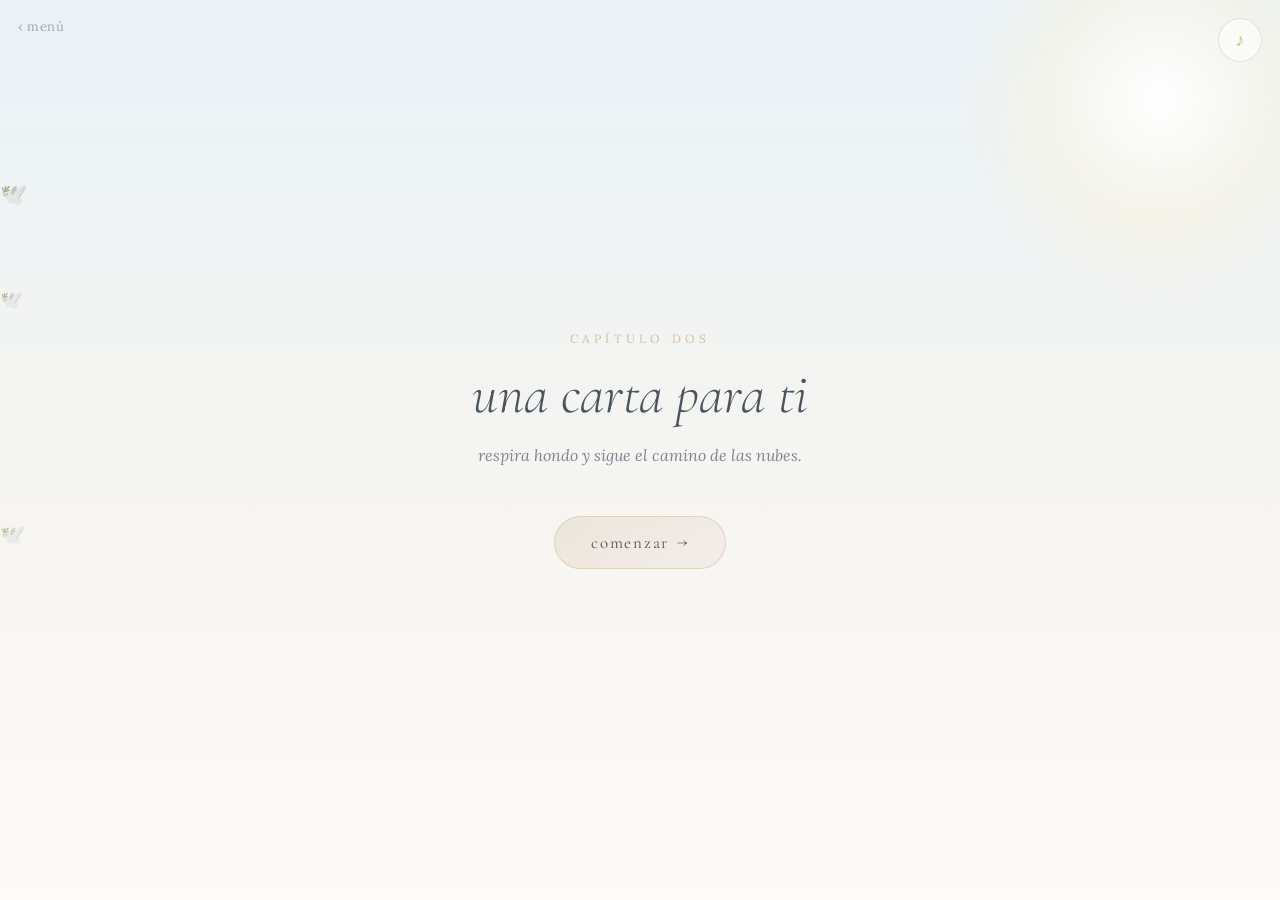
==== capitulo2.html @ b88a5e1d "Add files via upload" ====
<!DOCTYPE html>
<html lang="es">
<head>
  <meta charset="UTF-8" />
  <meta name="viewport" content="width=device-width, initial-scale=1.0, maximum-scale=1.0" />
  <title>Capítulo Dos — Para Mayito</title>
  <link rel="preconnect" href="https://fonts.googleapis.com" />
  <link rel="preconnect" href="https://fonts.gstatic.com" crossorigin />
  <link href="https://fonts.googleapis.com/css2?family=Cormorant+Garamond:ital,wght@0,300;0,400;0,500;1,300;1,400&family=Lora:ital,wght@0,400;0,500;1,400&display=swap" rel="stylesheet" />
  <link rel="stylesheet" href="capitulo2.css" />
</head>
<body>

  <!-- Enlace de regreso al menú -->
  <a href="menu.html" class="back-link">‹ menú</a>

  <!-- ========== FONDO: CIELO, NUBES, PALOMAS, FLORES ========== -->
  <div class="sky-bg">
    <div class="sky-sun-glow"></div>
    <span class="cloud c1">☁️</span>
    <span class="cloud c2">☁️</span>
    <span class="cloud c3">☁️</span>
    <span class="cloud c4">☁️</span>
    <span class="cloud c5">☁️</span>
    <span class="bird b1">🕊️</span>
    <span class="bird b2">🕊️</span>
    <span class="bird b3">🕊️</span>
  </div>
  <div id="petals-container"></div>
  <!-- Luces cálidas que suben: el "vuelo del amor" -->
  <div id="love-lights"></div>

  <!-- ========== MÚSICA (agrega tu mp3 aquí) ========== -->
  <!-- CAMBIAR MÚSICA: el nombre del archivo se define en capitulo2.js -> MUSIC_FILE -->
  <audio id="bg-music-2" loop></audio>
  <button id="music-toggle-2" class="music-btn" title="Música">
    <span id="music-icon-2">♪</span>
  </button>

  <!-- ========== PANTALLA DE ENTRADA ========== -->
  <div id="intro-screen">
    <div class="intro-content">
      <p class="intro-eyebrow">capítulo dos</p>
      <h1 class="intro-title">una carta para ti</h1>
      <!-- CAMBIAR TEXTO: frase de bienvenida al capítulo dos -->
      <p class="intro-hint">respira hondo y sigue el camino de las nubes.</p>
      <button id="enter-btn" class="continue-btn">
        comenzar <span class="btn-arrow">→</span>
      </button>
    </div>
  </div>

  <!-- ========== EXPERIENCIA (fragmentos generados por JS) ========== -->
  <div id="experience" class="hidden">
    <div id="fragments-root"><!-- los fragmentos de la carta se insertan aquí desde capitulo2.js --></div>

    <!-- ========== ESCENA FINAL: EL DIBUJO ========== -->
    <div class="letter-scene hidden" id="scene-drawing">
      <div class="drawing-wrap">
        <div class="drawing-frame">
          <!--
            CAMBIAR AQUÍ: cuando tengas tu dibujo listo,
            1) sube el archivo de imagen junto a este HTML (ej. dibujo-final.png)
            2) borra todo el bloque <div class="drawing-placeholder">...</div> de abajo
            3) descomenta la línea <img> de aquí abajo y pon el nombre correcto del archivo

            <img src="dibujo-final.png" alt="dibujo" class="drawing-img">
          -->
          <div class="drawing-placeholder">
            <span class="drawing-icon">🖼️</span>
            <p class="drawing-hint">aquí va tu dibujo</p>
          </div>
        </div>
        <p class="drawing-caption">fin del capítulo dos</p>
      </div>
    </div>
  </div>

  <!-- Puntos de progreso -->
  <div class="progress-dots hidden" id="progress-dots"></div>

  <script src="capitulo2.js"></script>
</body>
</html>
---- capitulo2.css ----
/* ============================================
   MAYITO — CAPÍTULO DOS
   capitulo2.css — paleta pura: cielo, nubes, lirios, tulipanes
   ============================================ */

:root {
  --sky-top: #eaf2f7;
  --sky-mid: #f6f5f1;
  --sky-bottom: #fdfbf7;
  --ink: #4a5560;
  --ink-soft: #7c8791;
  --gold-soft: #cbb994;
  --lily: #f7f5ef;
  --tulip: #e7c8ce;
  --glass-bg: rgba(255, 255, 255, 0.55);
  --glass-border: rgba(180, 195, 205, 0.4);
  --shadow-soft: rgba(120, 140, 155, 0.18);
  --font-display: 'Cormorant Garamond', Georgia, serif;
  --font-body: 'Lora', Georgia, serif;
}

* , *::before, *::after { box-sizing: border-box; margin: 0; padding: 0; }

html, body {
  width: 100%; height: 100%;
  overflow: hidden;
  background: var(--sky-bottom);
  color: var(--ink);
  font-family: var(--font-body);
  -webkit-font-smoothing: antialiased;
}

.hidden { display: none !important; }

/* ---- ENLACE DE REGRESO ---- */
.back-link {
  position: fixed;
  top: 18px; left: 18px;
  z-index: 300;
  font-family: var(--font-body);
  font-size: 13px;
  letter-spacing: 0.04em;
  color: var(--ink-soft);
  text-decoration: none;
  opacity: 0.7;
  transition: opacity 0.2s;
}
.back-link:hover { opacity: 1; }

/* ---- FONDO: CIELO ---- */
.sky-bg {
  position: fixed;
  inset: 0;
  z-index: 0;
  overflow: hidden;
  background: linear-gradient(180deg, var(--sky-top) 0%, var(--sky-mid) 55%, var(--sky-bottom) 100%);
}

.sky-sun-glow {
  position: absolute;
  width: 380px; height: 380px;
  top: -90px; right: -70px;
  background: radial-gradient(circle, rgba(255,255,255,0.95) 0%, rgba(255,244,214,0.35) 45%, transparent 75%);
  border-radius: 50%;
  filter: blur(2px);
}

.cloud {
  position: absolute;
  font-size: clamp(32px, 7vw, 56px);
  opacity: 0.85;
  filter: drop-shadow(0 6px 14px rgba(140,170,200,0.2));
  animation: driftCloud linear infinite;
}
.c1 { top: 10%; left: -15%; animation-duration: 60s; }
.c2 { top: 24%; left: -25%; animation-duration: 75s; animation-delay: -20s; font-size: clamp(24px, 5vw, 40px); opacity: 0.7; }
.c3 { top: 48%; left: -20%; animation-duration: 68s; animation-delay: -35s; }
.c4 { top: 66%; left: -30%; animation-duration: 85s; animation-delay: -10s; font-size: clamp(20px, 4vw, 34px); opacity: 0.6; }
.c5 { top: 82%; left: -18%; animation-duration: 72s; animation-delay: -50s; font-size: clamp(22px, 4.5vw, 36px); opacity: 0.55; }

@keyframes driftCloud {
  from { transform: translateX(0); }
  to   { transform: translateX(140vw); }
}

.bird {
  position: absolute;
  font-size: clamp(16px, 3vw, 22px);
  opacity: 0.7;
  animation: flyBird linear infinite;
}
.b1 { top: 20%; animation-duration: 20s; }
.b2 { top: 32%; animation-duration: 26s; animation-delay: -9s; font-size: clamp(13px, 2.4vw, 18px); opacity: 0.55; }
.b3 { top: 58%; animation-duration: 30s; animation-delay: -16s; font-size: clamp(15px, 2.8vw, 20px); opacity: 0.5; }

@keyframes flyBird {
  from { transform: translateX(-10vw) translateY(0); }
  25%  { transform: translateX(30vw) translateY(-14px); }
  50%  { transform: translateX(60vw) translateY(6px); }
  75%  { transform: translateX(90vw) translateY(-10px); }
  to   { transform: translateX(120vw) translateY(0); }
}

/* ---- PÉTALOS: TULIPANES Y LIRIOS CAYENDO ---- */
#petals-container {
  position: fixed;
  inset: 0;
  z-index: 1;
  pointer-events: none;
  overflow: hidden;
}
.petal2 {
  position: absolute;
  top: -60px;
  opacity: 0.7;
  animation: petalFall2 linear infinite;
}
@keyframes petalFall2 {
  0%   { transform: translateY(-60px) translateX(0) rotate(0deg); opacity: 0; }
  10%  { opacity: 0.7; }
  90%  { opacity: 0.5; }
  100% { transform: translateY(110vh) translateX(30px) rotate(180deg); opacity: 0; }
}

/* ---- LUCES CÁLIDAS: EL VUELO DEL AMOR ---- */
#love-lights {
  position: fixed;
  inset: 0;
  z-index: 1;
  pointer-events: none;
  overflow: hidden;
}
.love-light {
  position: absolute;
  bottom: -30px;
  border-radius: 50%;
  background: radial-gradient(circle, rgba(255,230,190,0.95) 0%, rgba(255,225,180,0.35) 55%, transparent 75%);
  filter: blur(0.5px);
  opacity: 0;
  animation: floatLove linear infinite;
}
@keyframes floatLove {
  0%   { transform: translateY(0) translateX(0); opacity: 0; }
  12%  { opacity: 0.85; }
  85%  { opacity: 0.5; }
  100% { transform: translateY(-115vh) translateX(24px); opacity: 0; }
}

/* ---- BOTÓN DE MÚSICA ---- */
.music-btn {
  position: fixed;
  top: 18px; right: 18px;
  z-index: 300;
  width: 44px; height: 44px;
  border-radius: 50%;
  background: var(--glass-bg);
  border: 1px solid var(--glass-border);
  backdrop-filter: blur(10px);
  color: var(--gold-soft);
  font-size: 18px;
  cursor: pointer;
  display: flex; align-items: center; justify-content: center;
  transition: box-shadow 0.3s, transform 0.2s;
  -webkit-tap-highlight-color: transparent;
}
.music-btn:hover { box-shadow: 0 0 20px rgba(203,185,148,0.35); transform: scale(1.1); }

/* ---- INTRO ---- */
#intro-screen {
  position: fixed;
  inset: 0;
  z-index: 100;
  display: flex;
  align-items: center;
  justify-content: center;
  padding: 24px;
  transition: opacity 0.6s ease;
}

.intro-content {
  display: flex;
  flex-direction: column;
  align-items: center;
  text-align: center;
  gap: 14px;
  max-width: 380px;
}

.intro-eyebrow {
  font-size: 12px;
  letter-spacing: 0.35em;
  text-transform: uppercase;
  color: var(--gold-soft);
  opacity: 0.9;
}

.intro-title {
  font-family: var(--font-display);
  font-style: italic;
  font-weight: 300;
  font-size: clamp(34px, 9vw, 56px);
  color: var(--ink);
}

.intro-hint {
  font-size: clamp(14px, 3.5vw, 16px);
  color: var(--ink-soft);
  font-style: italic;
  line-height: 1.7;
}

/* ---- EXPERIENCIA ---- */
#experience {
  position: fixed;
  inset: 0;
  z-index: 10;
  display: flex;
  align-items: center;
  justify-content: center;
  overflow: hidden;
}

.letter-scene {
  position: absolute;
  inset: 0;
  display: flex;
  align-items: center;
  justify-content: center;
  padding: clamp(16px, 5vw, 40px);
  overflow-y: auto;
  -webkit-overflow-scrolling: touch;
  opacity: 1;
  transition: opacity 0.55s ease;
}

.letter-scene.scene-leave {
  opacity: 0;
}
.letter-scene.scene-leave .letter-card,
.letter-scene.scene-leave .drawing-wrap {
  transition: opacity 0.5s ease, transform 0.55s cubic-bezier(0.23,1,0.32,1);
  opacity: 0;
  transform: translateY(-14px) scale(0.97);
}

/* ---- TARJETA DE LA CARTA ---- */
.letter-card {
  position: relative;
  z-index: 1;
  background: var(--glass-bg);
  backdrop-filter: blur(20px) saturate(1.2);
  -webkit-backdrop-filter: blur(20px) saturate(1.2);
  border: 1px solid var(--glass-border);
  border-radius: 24px;
  padding: clamp(28px, 7vw, 52px) clamp(24px, 6vw, 44px);
  width: 100%;
  max-width: 480px;
  box-shadow:
    0 8px 50px var(--shadow-soft),
    inset 0 1px 0 rgba(255,255,255,0.6);
  animation: cardFloat2 6s ease-in-out infinite;
}

@keyframes cardFloat2 {
  0%, 100% { transform: translateY(0); }
  50%      { transform: translateY(-6px); }
}

.card-deco {
  text-align: center;
  color: var(--gold-soft);
  opacity: 0.75;
  font-size: 13px;
  letter-spacing: 0.3em;
}
.top-deco { margin-bottom: 20px; }
.bottom-deco { margin-top: 24px; font-size: 20px; opacity: 0.6; }

.card-text {
  font-family: var(--font-body);
  font-size: clamp(15px, 4vw, 18px);
  line-height: 1.9;
  color: var(--ink);
  min-height: 60px;
  white-space: pre-line;
}

.tw-cursor {
  display: inline-block;
  width: 2px;
  height: 1.1em;
  background: var(--gold-soft);
  margin-left: 2px;
  vertical-align: text-bottom;
  animation: blink2 0.8s step-end infinite;
}
@keyframes blink2 {
  0%, 100% { opacity: 1; }
  50%      { opacity: 0; }
}

/* ---- BOTÓN CONTINUAR ---- */
.continue-btn {
  display: flex;
  align-items: center;
  gap: 8px;
  margin-top: clamp(22px, 5vw, 32px);
  padding: clamp(12px, 3vw, 15px) clamp(24px, 6vw, 36px);
  background: linear-gradient(135deg, rgba(203,185,148,0.25), rgba(231,200,206,0.2));
  border: 1px solid rgba(203, 185, 148, 0.45);
  border-radius: 50px;
  color: var(--ink);
  font-family: var(--font-display);
  font-size: clamp(14px, 3.5vw, 17px);
  letter-spacing: 0.1em;
  cursor: pointer;
  transition: box-shadow 0.3s, transform 0.2s, background 0.3s;
  -webkit-tap-highlight-color: transparent;
}
.continue-btn:hover,
.continue-btn:active {
  box-shadow: 0 0 24px rgba(203,185,148,0.3);
  transform: scale(1.03);
  background: linear-gradient(135deg, rgba(203,185,148,0.4), rgba(231,200,206,0.3));
}
.btn-arrow { font-size: 16px; transition: transform 0.2s; }
.continue-btn:hover .btn-arrow { transform: translateX(4px); }

/* ---- PUNTOS DE PROGRESO ---- */
.progress-dots {
  position: fixed;
  bottom: 22px; left: 50%;
  transform: translateX(-50%);
  z-index: 200;
  display: flex;
  gap: 8px;
}
.progress-dots .dot {
  width: 6px; height: 6px;
  border-radius: 50%;
  background: rgba(122,142,155,0.3);
  transition: background 0.3s, transform 0.3s;
}
.progress-dots .dot.active {
  background: var(--gold-soft);
  transform: scale(1.35);
}

/* ---- ESCENA FINAL: EL DIBUJO ---- */
.drawing-wrap {
  display: flex;
  flex-direction: column;
  align-items: center;
  gap: 20px;
}

.drawing-frame {
  width: min(420px, 84vw);
  aspect-ratio: 4 / 5;
  border-radius: 20px;
  background: var(--glass-bg);
  border: 1px solid var(--glass-border);
  box-shadow: 0 8px 50px var(--shadow-soft);
  display: flex;
  align-items: center;
  justify-content: center;
  overflow: hidden;
}

.drawing-placeholder {
  display: flex;
  flex-direction: column;
  align-items: center;
  gap: 10px;
  padding: 24px;
  text-align: center;
  border: 1px dashed var(--glass-border);
  border-radius: 16px;
  margin: 20px;
  width: calc(100% - 40px);
  height: calc(100% - 40px);
  justify-content: center;
}

.drawing-icon { font-size: 40px; opacity: 0.5; }

.drawing-hint {
  font-family: var(--font-display);
  font-style: italic;
  font-size: clamp(16px, 4vw, 20px);
  color: var(--ink-soft);
}

.drawing-img {
  width: 100%; height: 100%;
  object-fit: cover;
}

.drawing-caption {
  font-family: var(--font-display);
  font-style: italic;
  font-size: clamp(18px, 4.5vw, 24px);
  color: var(--ink);
  opacity: 0.85;
}

/* ---- TRANSICIONES DE ESCENA ---- */
@keyframes fadeUp2 {
  from { opacity: 0; transform: translateY(22px) scale(0.98); }
  to   { opacity: 1; transform: translateY(0) scale(1); }
}
.anim-fadeUp2 { animation: fadeUp2 1.1s cubic-bezier(0.22,1,0.36,1) both; }

/* ---- CUADRO DE IMAGEN / STICKER DENTRO DE UNA TARJETA ---- */
.mini-media {
  margin-top: clamp(16px, 4vw, 22px);
  width: 100%;
  border-radius: 14px;
  overflow: hidden;
}
.mini-media-placeholder {
  display: flex;
  flex-direction: column;
  align-items: center;
  justify-content: center;
  gap: 6px;
  padding: clamp(18px, 5vw, 26px);
  border: 1px dashed var(--glass-border);
  background: rgba(255,255,255,0.3);
}
.mini-media-icon { font-size: 20px; color: var(--gold-soft); opacity: 0.7; }
.mini-media-hint {
  font-family: var(--font-body);
  font-style: italic;
  font-size: 13px;
  color: var(--ink-soft);
  opacity: 0.75;
}
.mini-media-img {
  width: 100%;
  max-height: 260px;
  object-fit: cover;
  display: block;
  border-radius: 14px;
}

/* ---- RESPONSIVE ---- */
@media (max-height: 680px) {
  .letter-card { padding: 20px 20px; }
}
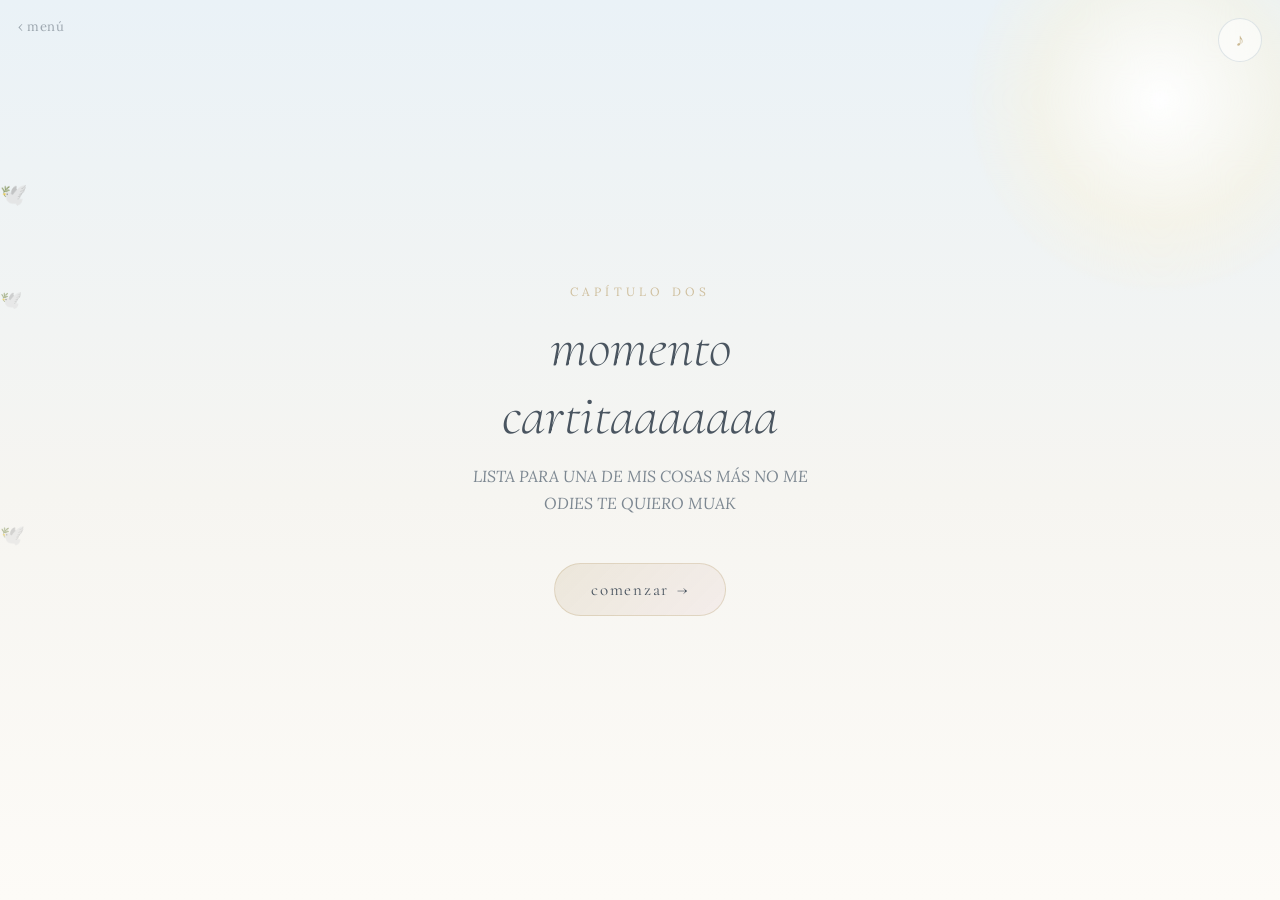
==== commit 60eaa910: "Update capitulo2.html" ====
--- a/capitulo2.html
+++ b/capitulo2.html
@@ -3,7 +3,7 @@
 <head>
   <meta charset="UTF-8" />
   <meta name="viewport" content="width=device-width, initial-scale=1.0, maximum-scale=1.0" />
-  <title>Capítulo Dos — Para Mayito</title>
+  <title>para mi corazón...</title>
   <link rel="preconnect" href="https://fonts.googleapis.com" />
   <link rel="preconnect" href="https://fonts.gstatic.com" crossorigin />
   <link href="https://fonts.googleapis.com/css2?family=Cormorant+Garamond:ital,wght@0,300;0,400;0,500;1,300;1,400&family=Lora:ital,wght@0,400;0,500;1,400&display=swap" rel="stylesheet" />
@@ -12,7 +12,7 @@
 <body>
 
   <!-- Enlace de regreso al menú -->
-  <a href="menu.html" class="back-link">‹ menú</a>
+  <a href="index.html" class="back-link">‹ menú</a>
 
   <!-- ========== FONDO: CIELO, NUBES, PALOMAS, FLORES ========== -->
   <div class="sky-bg">
@@ -41,9 +41,9 @@
   <div id="intro-screen">
     <div class="intro-content">
       <p class="intro-eyebrow">capítulo dos</p>
-      <h1 class="intro-title">una carta para ti</h1>
+      <h1 class="intro-title">momento cartitaaaaaaa</h1>
       <!-- CAMBIAR TEXTO: frase de bienvenida al capítulo dos -->
-      <p class="intro-hint">respira hondo y sigue el camino de las nubes.</p>
+      <p class="intro-hint">LISTA PARA UNA DE MIS COSAS MÁS NO ME ODIES TE QUIERO MUAK</p>
       <button id="enter-btn" class="continue-btn">
         comenzar <span class="btn-arrow">→</span>
       </button>
@@ -71,7 +71,7 @@
             <p class="drawing-hint">aquí va tu dibujo</p>
           </div>
         </div>
-        <p class="drawing-caption">fin del capítulo dos</p>
+        <p class="drawing-caption">fin (ono... busca)</p>
       </div>
     </div>
   </div>
